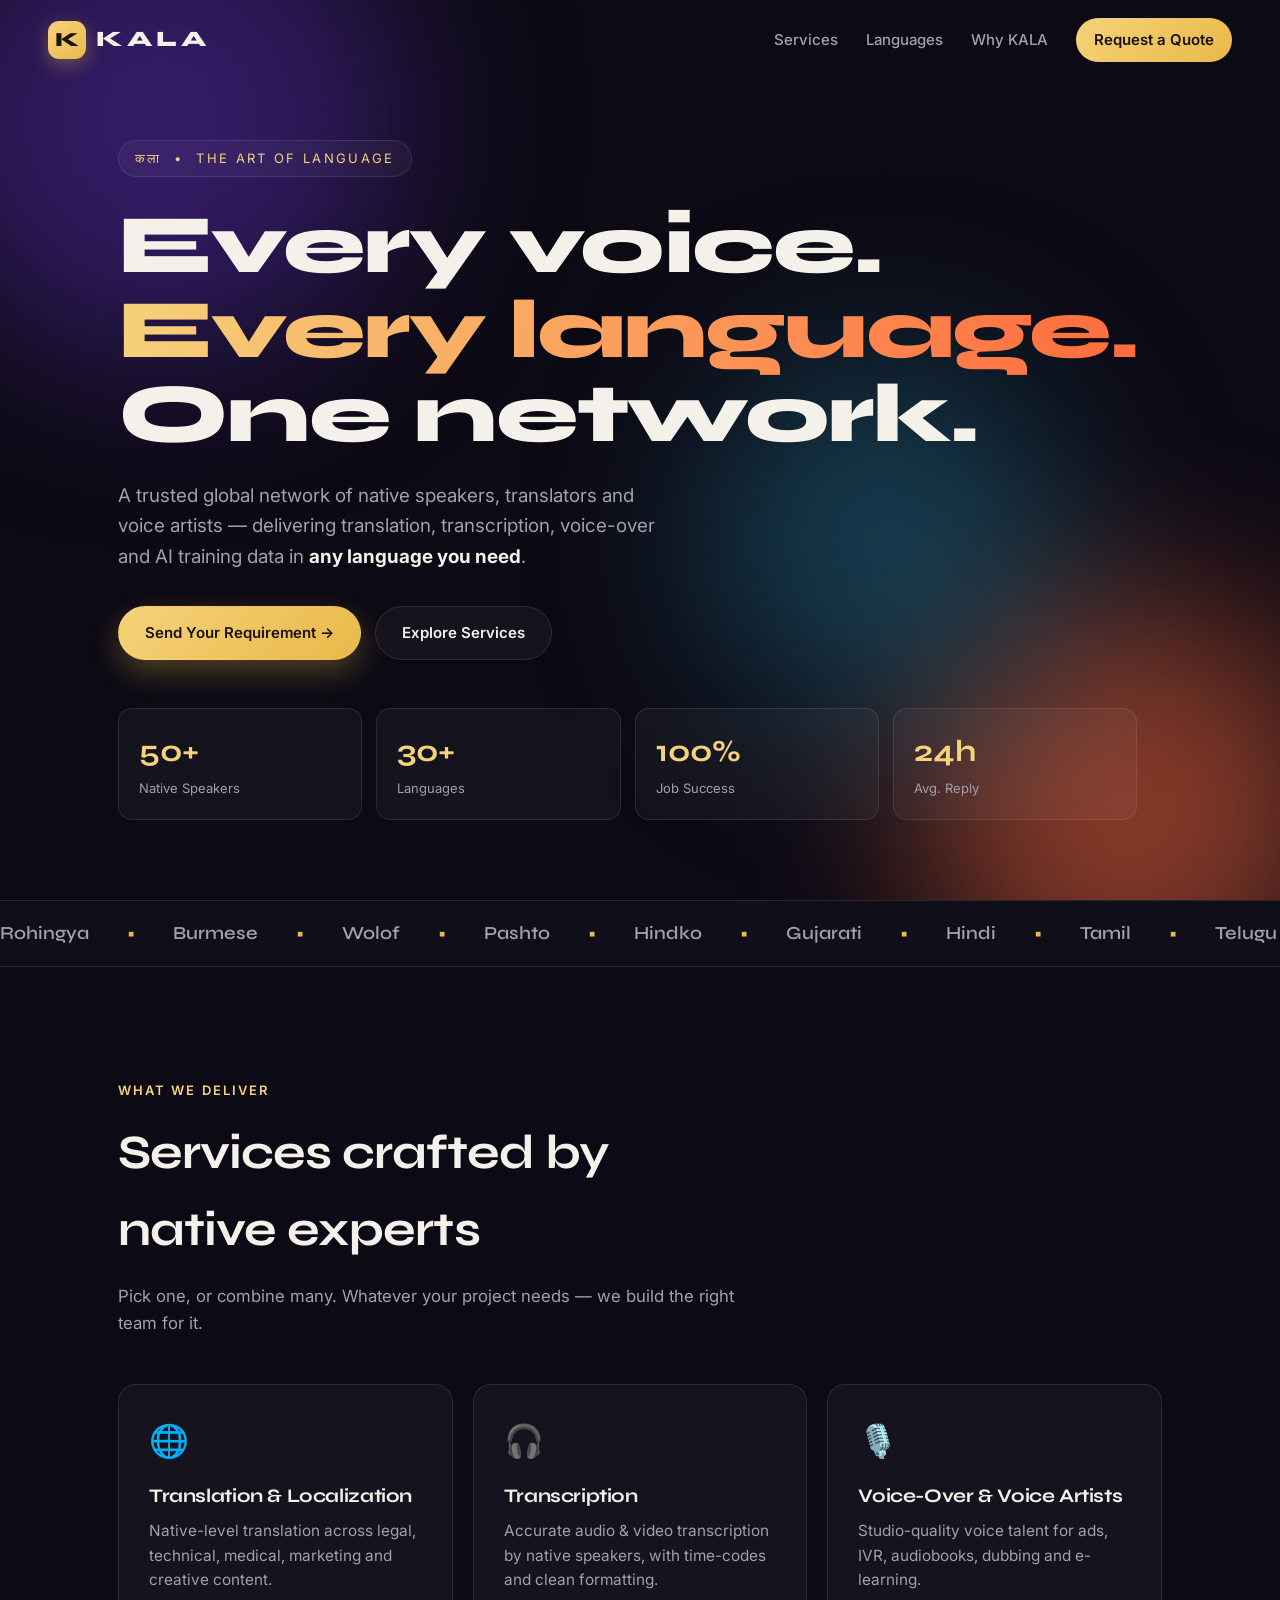
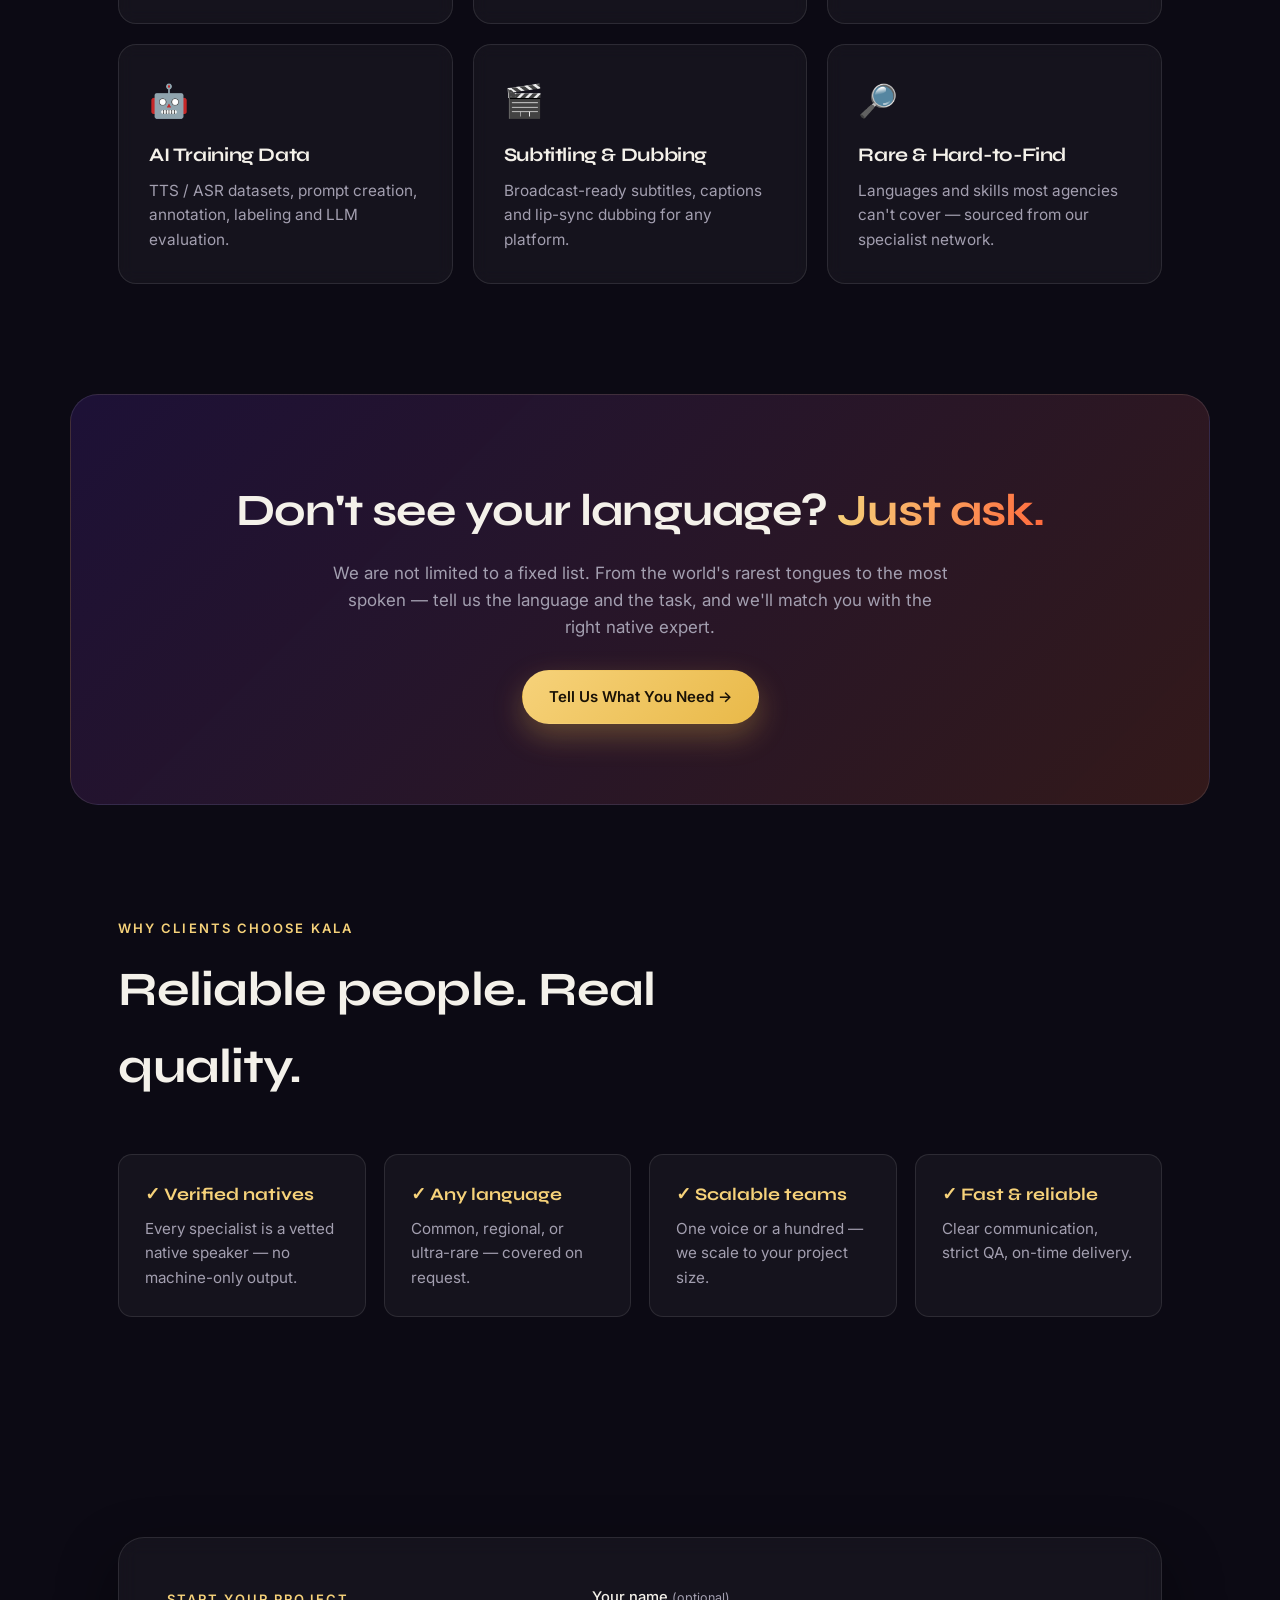
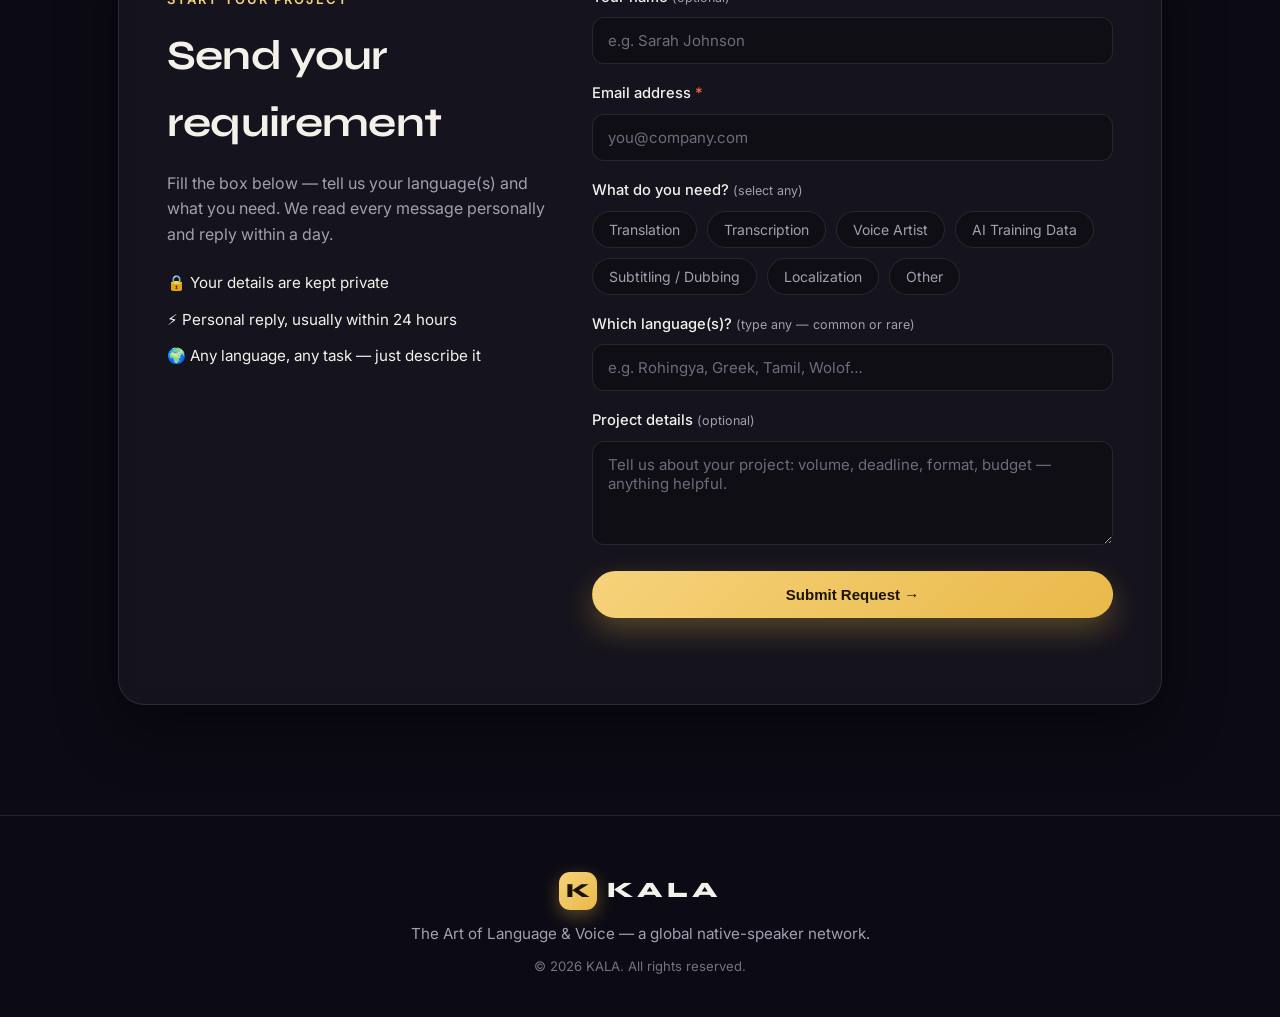
==== kala/index.html @ 5c4ba98f "Add KALA — modern multilingual request website with client quote form Co-authored-by: jigar-mj <5929" ====
<!DOCTYPE html>
<html lang="en">
<head>
  <meta charset="UTF-8" />
  <meta name="viewport" content="width=device-width, initial-scale=1.0" />
  <title>KALA — The Art of Language & Voice</title>
  <meta name="description" content="KALA — a global network of native speakers and voice artists. Translation, transcription, voice-over, and AI training data in any language on request." />

  <link rel="preconnect" href="https://fonts.googleapis.com" />
  <link rel="preconnect" href="https://fonts.gstatic.com" crossorigin />
  <link href="https://fonts.googleapis.com/css2?family=Syne:wght@600;700;800&family=Inter:wght@300;400;500;600&display=swap" rel="stylesheet" />
  <link rel="stylesheet" href="style.css" />
</head>
<body>

  <!-- Animated background -->
  <div class="bg-orbs" aria-hidden="true">
    <span class="orb orb-1"></span>
    <span class="orb orb-2"></span>
    <span class="orb orb-3"></span>
  </div>

  <!-- Navbar -->
  <header class="nav" id="nav">
    <a href="#home" class="brand">
      <span class="brand-mark">K</span>
      <span class="brand-text">KALA</span>
    </a>
    <nav class="nav-links">
      <a href="#services">Services</a>
      <a href="#languages">Languages</a>
      <a href="#why">Why KALA</a>
      <a href="#request" class="nav-cta">Request a Quote</a>
    </nav>
    <button class="nav-burger" id="burger" aria-label="Menu">
      <span></span><span></span><span></span>
    </button>
  </header>

  <!-- Hero -->
  <section class="hero" id="home">
    <div class="hero-inner reveal">
      <span class="eyebrow">कला &nbsp;•&nbsp; The Art of Language</span>
      <h1 class="hero-title">
        Every voice.<br />
        <span class="grad">Every language.</span><br />
        One network.
      </h1>
      <p class="hero-sub">
        A trusted global network of native speakers, translators and voice artists —
        delivering translation, transcription, voice-over and AI training data
        in <strong>any language you need</strong>.
      </p>
      <div class="hero-actions">
        <a href="#request" class="btn btn-primary">Send Your Requirement →</a>
        <a href="#services" class="btn btn-ghost">Explore Services</a>
      </div>

      <div class="stats">
        <div class="stat"><b>50+</b><span>Native Speakers</span></div>
        <div class="stat"><b>30+</b><span>Languages</span></div>
        <div class="stat"><b>100%</b><span>Job Success</span></div>
        <div class="stat"><b>24h</b><span>Avg. Reply</span></div>
      </div>
    </div>
  </section>

  <!-- Language marquee -->
  <div class="marquee" aria-hidden="true">
    <div class="marquee-track">
      <span>Rohingya</span><span>Burmese</span><span>Wolof</span><span>Pashto</span><span>Hindko</span><span>Gujarati</span><span>Hindi</span><span>Tamil</span><span>Telugu</span><span>Greek</span><span>Persian</span><span>Russian</span><span>German</span><span>Arabic</span><span>Hebrew</span><span>Sindhi</span><span>Kashmiri</span><span>Bengali</span><span>Punjabi</span><span>Malayalam</span>
      <span>Rohingya</span><span>Burmese</span><span>Wolof</span><span>Pashto</span><span>Hindko</span><span>Gujarati</span><span>Hindi</span><span>Tamil</span><span>Telugu</span><span>Greek</span><span>Persian</span><span>Russian</span><span>German</span><span>Arabic</span><span>Hebrew</span><span>Sindhi</span><span>Kashmiri</span><span>Bengali</span><span>Punjabi</span><span>Malayalam</span>
    </div>
  </div>

  <!-- Services -->
  <section class="section" id="services">
    <div class="section-head reveal">
      <span class="kicker">What we deliver</span>
      <h2>Services crafted by native experts</h2>
      <p>Pick one, or combine many. Whatever your project needs — we build the right team for it.</p>
    </div>

    <div class="cards">
      <article class="card reveal">
        <div class="card-ico">🌐</div>
        <h3>Translation &amp; Localization</h3>
        <p>Native-level translation across legal, technical, medical, marketing and creative content.</p>
      </article>
      <article class="card reveal">
        <div class="card-ico">🎧</div>
        <h3>Transcription</h3>
        <p>Accurate audio &amp; video transcription by native speakers, with time-codes and clean formatting.</p>
      </article>
      <article class="card reveal">
        <div class="card-ico">🎙️</div>
        <h3>Voice-Over &amp; Voice Artists</h3>
        <p>Studio-quality voice talent for ads, IVR, audiobooks, dubbing and e-learning.</p>
      </article>
      <article class="card reveal">
        <div class="card-ico">🤖</div>
        <h3>AI Training Data</h3>
        <p>TTS / ASR datasets, prompt creation, annotation, labeling and LLM evaluation.</p>
      </article>
      <article class="card reveal">
        <div class="card-ico">🎬</div>
        <h3>Subtitling &amp; Dubbing</h3>
        <p>Broadcast-ready subtitles, captions and lip-sync dubbing for any platform.</p>
      </article>
      <article class="card reveal">
        <div class="card-ico">🔎</div>
        <h3>Rare &amp; Hard-to-Find</h3>
        <p>Languages and skills most agencies can't cover — sourced from our specialist network.</p>
      </article>
    </div>
  </section>

  <!-- Any language band -->
  <section class="band reveal" id="languages">
    <h2>Don't see your language? <span class="grad">Just ask.</span></h2>
    <p>
      We are not limited to a fixed list. From the world's rarest tongues to the most spoken —
      tell us the language and the task, and we'll match you with the right native expert.
    </p>
    <a href="#request" class="btn btn-primary">Tell Us What You Need →</a>
  </section>

  <!-- Why KALA -->
  <section class="section why" id="why">
    <div class="section-head reveal">
      <span class="kicker">Why clients choose KALA</span>
      <h2>Reliable people. Real quality.</h2>
    </div>
    <div class="why-grid">
      <div class="why-item reveal"><b>✓ Verified natives</b><p>Every specialist is a vetted native speaker — no machine-only output.</p></div>
      <div class="why-item reveal"><b>✓ Any language</b><p>Common, regional, or ultra-rare — covered on request.</p></div>
      <div class="why-item reveal"><b>✓ Scalable teams</b><p>One voice or a hundred — we scale to your project size.</p></div>
      <div class="why-item reveal"><b>✓ Fast &amp; reliable</b><p>Clear communication, strict QA, on-time delivery.</p></div>
    </div>
  </section>

  <!-- Request form -->
  <section class="section request" id="request">
    <div class="request-wrap reveal">
      <div class="request-intro">
        <span class="kicker">Start your project</span>
        <h2>Send your requirement</h2>
        <p>
          Fill the box below — tell us your language(s) and what you need.
          We read every message personally and reply within a day.
        </p>
        <ul class="assure">
          <li>🔒 Your details are kept private</li>
          <li>⚡ Personal reply, usually within 24 hours</li>
          <li>🌍 Any language, any task — just describe it</li>
        </ul>
      </div>

      <form id="kala-form" class="request-form" novalidate>
        <!-- Web3Forms config (recipient email is private, never shown to visitors) -->
        <input type="hidden" name="access_key" id="access_key" value="REPLACE_WITH_WEB3FORMS_KEY" />
        <input type="hidden" name="subject" value="🔔 New KALA project request" />
        <input type="hidden" name="from_name" value="KALA Website" />
        <!-- Honeypot spam trap -->
        <input type="checkbox" name="botcheck" class="hp" tabindex="-1" autocomplete="off" />

        <label class="field">
          <span>Your name <i>(optional)</i></span>
          <input type="text" name="name" placeholder="e.g. Sarah Johnson" />
        </label>

        <label class="field">
          <span>Email address <em>*</em></span>
          <input type="email" name="email" id="email" required placeholder="you@company.com" />
          <small class="err" id="email-err">Please enter a valid email so we can reply.</small>
        </label>

        <div class="field">
          <span>What do you need? <i>(select any)</i></span>
          <div class="chips" id="chips">
            <button type="button" class="chip" data-val="Translation">Translation</button>
            <button type="button" class="chip" data-val="Transcription">Transcription</button>
            <button type="button" class="chip" data-val="Voice Artist / Voice-Over">Voice Artist</button>
            <button type="button" class="chip" data-val="AI Training Data">AI Training Data</button>
            <button type="button" class="chip" data-val="Subtitling / Dubbing">Subtitling / Dubbing</button>
            <button type="button" class="chip" data-val="Localization">Localization</button>
            <button type="button" class="chip" data-val="Other">Other</button>
          </div>
          <input type="hidden" name="services" id="services" />
        </div>

        <label class="field">
          <span>Which language(s)? <i>(type any — common or rare)</i></span>
          <input type="text" name="languages" placeholder="e.g. Rohingya, Greek, Tamil, Wolof…" />
        </label>

        <label class="field">
          <span>Project details <i>(optional)</i></span>
          <textarea name="details" rows="4" placeholder="Tell us about your project: volume, deadline, format, budget — anything helpful."></textarea>
        </label>

        <button type="submit" class="btn btn-primary btn-block" id="submitBtn">
          Submit Request →
        </button>
        <p class="form-note" id="formNote"></p>
      </form>
    </div>

    <!-- Success overlay -->
    <div class="success" id="success" hidden>
      <div class="success-card">
        <div class="success-tick">✓</div>
        <h3>Thank you!</h3>
        <p>Your request has reached us. We'll get back to you very soon.</p>
        <button class="btn btn-ghost" id="successClose">Send another</button>
      </div>
    </div>
  </section>

  <!-- Footer -->
  <footer class="footer">
    <div class="footer-brand">
      <span class="brand-mark">K</span>
      <span class="brand-text">KALA</span>
    </div>
    <p>The Art of Language &amp; Voice — a global native-speaker network.</p>
    <p class="copy">© <span id="yr"></span> KALA. All rights reserved.</p>
  </footer>

  <script src="script.js"></script>
</body>
</html>
---- kala/style.css ----
/* ===== KALA — modern premium theme ===== */
:root {
  --ink: #0c0a14;
  --ink-2: #14111f;
  --panel: rgba(255, 255, 255, 0.04);
  --panel-brd: rgba(255, 255, 255, 0.10);
  --cream: #f4f1ea;
  --muted: #a39fb0;
  --gold: #e9b949;
  --gold-2: #f6d27a;
  --accent: #ff6a3d;
  --accent-2: #ff9d6c;
  --radius: 18px;
  --shadow: 0 24px 60px rgba(0, 0, 0, 0.45);
  --max: 1140px;
}

* { margin: 0; padding: 0; box-sizing: border-box; }

html { scroll-behavior: smooth; }

body {
  font-family: 'Inter', system-ui, sans-serif;
  background: var(--ink);
  color: var(--cream);
  line-height: 1.6;
  overflow-x: hidden;
  -webkit-font-smoothing: antialiased;
}

h1, h2, h3, .brand-text { font-family: 'Syne', sans-serif; letter-spacing: -0.02em; }

a { color: inherit; text-decoration: none; }

.grad {
  background: linear-gradient(100deg, var(--gold-2), var(--accent));
  -webkit-background-clip: text;
  background-clip: text;
  -webkit-text-fill-color: transparent;
}

/* ===== Animated background orbs ===== */
.bg-orbs { position: fixed; inset: 0; z-index: -1; overflow: hidden; }
.orb { position: absolute; border-radius: 50%; filter: blur(90px); opacity: 0.5; }
.orb-1 { width: 480px; height: 480px; background: #5a2db3; top: -120px; left: -80px; animation: float 18s ease-in-out infinite; }
.orb-2 { width: 420px; height: 420px; background: var(--accent); bottom: -120px; right: -60px; animation: float 22s ease-in-out infinite reverse; }
.orb-3 { width: 360px; height: 360px; background: #1f6f8b; top: 40%; left: 55%; animation: float 26s ease-in-out infinite; }
@keyframes float {
  0%, 100% { transform: translate(0, 0) scale(1); }
  50% { transform: translate(40px, -30px) scale(1.12); }
}

/* ===== Navbar ===== */
.nav {
  position: fixed; top: 0; left: 0; right: 0; z-index: 50;
  display: flex; align-items: center; justify-content: space-between;
  padding: 18px clamp(18px, 5vw, 48px);
  transition: background 0.3s, backdrop-filter 0.3s, padding 0.3s;
}
.nav.scrolled {
  background: rgba(12, 10, 20, 0.72);
  backdrop-filter: blur(14px);
  border-bottom: 1px solid var(--panel-brd);
  padding-top: 12px; padding-bottom: 12px;
}
.brand { display: flex; align-items: center; gap: 10px; }
.brand-mark {
  display: grid; place-items: center;
  width: 38px; height: 38px; border-radius: 11px;
  font-family: 'Syne'; font-weight: 800; font-size: 20px; color: #1a1206;
  background: linear-gradient(135deg, var(--gold-2), var(--gold));
  box-shadow: 0 6px 18px rgba(233, 185, 73, 0.35);
}
.brand-text { font-weight: 800; font-size: 22px; letter-spacing: 0.16em; }
.nav-links { display: flex; align-items: center; gap: 28px; }
.nav-links a { color: var(--muted); font-size: 15px; font-weight: 500; transition: color 0.2s; }
.nav-links a:hover { color: var(--cream); }
.nav-cta {
  padding: 10px 18px; border-radius: 999px; color: #1a1206 !important;
  background: linear-gradient(135deg, var(--gold-2), var(--gold));
  font-weight: 600 !important;
}
.nav-cta:hover { filter: brightness(1.06); }
.nav-burger { display: none; flex-direction: column; gap: 5px; background: none; border: 0; cursor: pointer; padding: 6px; }
.nav-burger span { width: 24px; height: 2px; background: var(--cream); border-radius: 2px; transition: 0.3s; }

/* ===== Hero ===== */
.hero {
  min-height: 100vh; display: flex; align-items: center;
  padding: 120px clamp(18px, 5vw, 48px) 60px;
  max-width: var(--max); margin: 0 auto;
}
.eyebrow {
  display: inline-block; font-size: 13px; letter-spacing: 0.18em; text-transform: uppercase;
  color: var(--gold-2); border: 1px solid var(--panel-brd); border-radius: 999px;
  padding: 7px 16px; margin-bottom: 26px; background: var(--panel);
}
.hero-title { font-size: clamp(2.6rem, 7vw, 5.2rem); font-weight: 800; line-height: 1.02; }
.hero-sub { max-width: 560px; margin: 24px 0 34px; color: var(--muted); font-size: clamp(1rem, 2.4vw, 1.18rem); }
.hero-sub strong { color: var(--cream); }
.hero-actions { display: flex; flex-wrap: wrap; gap: 14px; }

/* ===== Buttons ===== */
.btn {
  display: inline-block; padding: 14px 26px; border-radius: 999px;
  font-weight: 600; font-size: 15px; cursor: pointer; border: 1px solid transparent;
  transition: transform 0.2s, box-shadow 0.2s, background 0.2s; white-space: nowrap;
}
.btn-primary {
  color: #1a1206;
  background: linear-gradient(135deg, var(--gold-2), var(--gold));
  box-shadow: 0 12px 30px rgba(233, 185, 73, 0.3);
}
.btn-primary:hover { transform: translateY(-2px); box-shadow: 0 16px 38px rgba(233, 185, 73, 0.42); }
.btn-ghost { color: var(--cream); border-color: var(--panel-brd); background: var(--panel); }
.btn-ghost:hover { border-color: var(--gold); transform: translateY(-2px); }
.btn-block { width: 100%; text-align: center; margin-top: 8px; }

/* ===== Stats ===== */
.stats { display: flex; flex-wrap: wrap; gap: 14px; margin-top: 48px; }
.stat {
  flex: 1; min-width: 120px; padding: 18px 20px; border-radius: 14px;
  background: var(--panel); border: 1px solid var(--panel-brd); backdrop-filter: blur(8px);
}
.stat b { display: block; font-family: 'Syne'; font-size: 1.9rem; color: var(--gold-2); }
.stat span { font-size: 13px; color: var(--muted); }

/* ===== Marquee ===== */
.marquee { overflow: hidden; padding: 18px 0; border-top: 1px solid var(--panel-brd); border-bottom: 1px solid var(--panel-brd); background: rgba(255,255,255,0.02); }
.marquee-track { display: flex; gap: 38px; width: max-content; animation: scroll 36s linear infinite; }
.marquee-track span { font-family: 'Syne'; font-weight: 600; font-size: 1.15rem; color: var(--muted); white-space: nowrap; }
.marquee-track span::after { content: '•'; margin-left: 38px; color: var(--gold); }
@keyframes scroll { to { transform: translateX(-50%); } }

/* ===== Sections ===== */
.section { max-width: var(--max); margin: 0 auto; padding: clamp(64px, 10vw, 110px) clamp(18px, 5vw, 48px); }
.section-head { max-width: 620px; margin-bottom: 48px; }
.kicker { font-size: 13px; letter-spacing: 0.16em; text-transform: uppercase; color: var(--gold-2); font-weight: 600; }
.section-head h2 { font-size: clamp(1.9rem, 4.5vw, 3rem); margin: 12px 0 14px; }
.section-head p { color: var(--muted); font-size: 1.05rem; }

/* ===== Cards ===== */
.cards { display: grid; grid-template-columns: repeat(auto-fit, minmax(280px, 1fr)); gap: 20px; }
.card {
  padding: 30px; border-radius: var(--radius); background: var(--panel);
  border: 1px solid var(--panel-brd); backdrop-filter: blur(8px);
  transition: transform 0.3s, border-color 0.3s, background 0.3s;
}
.card:hover { transform: translateY(-6px); border-color: rgba(233,185,73,0.5); background: rgba(255,255,255,0.06); }
.card-ico { font-size: 2rem; margin-bottom: 14px; }
.card h3 { font-size: 1.2rem; margin-bottom: 8px; }
.card p { color: var(--muted); font-size: 0.96rem; }

/* ===== Any-language band ===== */
.band {
  max-width: var(--max); margin: 0 auto; text-align: center;
  padding: clamp(50px, 8vw, 80px) clamp(22px, 6vw, 60px);
  border-radius: 28px; border: 1px solid var(--panel-brd);
  background: linear-gradient(135deg, rgba(90,45,179,0.22), rgba(255,106,61,0.16));
}
.band h2 { font-size: clamp(1.7rem, 4.5vw, 2.8rem); margin-bottom: 14px; }
.band p { color: var(--muted); max-width: 620px; margin: 0 auto 28px; font-size: 1.06rem; }

/* ===== Why ===== */
.why-grid { display: grid; grid-template-columns: repeat(auto-fit, minmax(240px, 1fr)); gap: 18px; }
.why-item { padding: 26px; border-radius: 14px; background: var(--panel); border: 1px solid var(--panel-brd); }
.why-item b { font-family: 'Syne'; font-size: 1.1rem; color: var(--gold-2); }
.why-item p { color: var(--muted); font-size: 0.95rem; margin-top: 8px; }

/* ===== Request form ===== */
.request { position: relative; }
.request-wrap {
  display: grid; grid-template-columns: 0.85fr 1.15fr; gap: 40px; align-items: start;
  background: var(--panel); border: 1px solid var(--panel-brd); border-radius: 26px;
  padding: clamp(26px, 4vw, 48px); backdrop-filter: blur(10px); box-shadow: var(--shadow);
}
.request-intro h2 { font-size: clamp(1.7rem, 4vw, 2.6rem); margin: 12px 0 14px; }
.request-intro p { color: var(--muted); }
.assure { list-style: none; margin-top: 24px; display: grid; gap: 12px; }
.assure li { font-size: 0.95rem; color: var(--cream); }

.request-form { display: grid; gap: 18px; }
.field { display: grid; gap: 8px; }
.field > span { font-size: 0.92rem; font-weight: 500; }
.field i { color: var(--muted); font-style: normal; font-weight: 400; font-size: 0.85em; }
.field em { color: var(--accent); font-style: normal; }
.request-form input[type=text],
.request-form input[type=email],
.request-form textarea {
  width: 100%; padding: 13px 15px; border-radius: 12px;
  background: rgba(0,0,0,0.25); border: 1px solid var(--panel-brd);
  color: var(--cream); font-family: inherit; font-size: 15px; transition: border-color 0.2s, box-shadow 0.2s;
}
.request-form input::placeholder, .request-form textarea::placeholder { color: #6f6b7d; }
.request-form input:focus, .request-form textarea:focus {
  outline: none; border-color: var(--gold);
  box-shadow: 0 0 0 3px rgba(233,185,73,0.18);
}
.request-form textarea { resize: vertical; }

.chips { display: flex; flex-wrap: wrap; gap: 10px; }
.chip {
  padding: 9px 16px; border-radius: 999px; cursor: pointer; font-size: 14px; font-family: inherit;
  background: rgba(0,0,0,0.25); border: 1px solid var(--panel-brd); color: var(--muted);
  transition: all 0.2s;
}
.chip:hover { border-color: var(--gold); color: var(--cream); }
.chip.active {
  background: linear-gradient(135deg, var(--gold-2), var(--gold));
  color: #1a1206; border-color: transparent; font-weight: 600;
}

.err { color: var(--accent); font-size: 0.82rem; display: none; }
.field.invalid .err { display: block; }
.field.invalid input { border-color: var(--accent); }

.hp { position: absolute; left: -9999px; opacity: 0; }
.form-note { font-size: 0.9rem; text-align: center; min-height: 20px; }
.form-note.ok { color: var(--gold-2); }
.form-note.bad { color: var(--accent); }

/* ===== Success overlay ===== */
.success {
  position: fixed; inset: 0; z-index: 80; display: grid; place-items: center;
  background: rgba(8,6,14,0.8); backdrop-filter: blur(8px); padding: 24px;
}
.success[hidden] { display: none; }
.success-card {
  max-width: 420px; text-align: center; padding: 44px 34px; border-radius: 24px;
  background: var(--ink-2); border: 1px solid var(--panel-brd); box-shadow: var(--shadow);
  animation: pop 0.4s cubic-bezier(0.2, 0.9, 0.3, 1.2);
}
@keyframes pop { from { transform: scale(0.85); opacity: 0; } to { transform: scale(1); opacity: 1; } }
.success-tick {
  width: 70px; height: 70px; margin: 0 auto 18px; border-radius: 50%;
  display: grid; place-items: center; font-size: 2rem; color: #1a1206;
  background: linear-gradient(135deg, var(--gold-2), var(--gold));
}
.success-card h3 { font-size: 1.6rem; margin-bottom: 8px; }
.success-card p { color: var(--muted); margin-bottom: 22px; }

/* ===== Footer ===== */
.footer { text-align: center; padding: 56px 22px 40px; border-top: 1px solid var(--panel-brd); }
.footer-brand { display: inline-flex; align-items: center; gap: 10px; margin-bottom: 12px; }
.footer p { color: var(--muted); font-size: 0.95rem; }
.footer .copy { font-size: 0.82rem; margin-top: 10px; opacity: 0.7; }

/* ===== Reveal animation ===== */
.reveal { opacity: 0; transform: translateY(28px); transition: opacity 0.7s ease, transform 0.7s ease; }
.reveal.in { opacity: 1; transform: none; }

/* ===== Responsive ===== */
@media (max-width: 860px) {
  .request-wrap { grid-template-columns: 1fr; }
}
@media (max-width: 720px) {
  .nav-links { position: fixed; inset: 0 0 auto auto; top: 0; right: 0; height: 100vh; width: min(78vw, 320px);
    flex-direction: column; align-items: flex-start; justify-content: center; gap: 26px; padding: 40px;
    background: rgba(12,10,20,0.96); backdrop-filter: blur(16px); transform: translateX(100%); transition: transform 0.35s; }
  .nav-links.open { transform: none; }
  .nav-links a { font-size: 1.15rem; }
  .nav-burger { display: flex; z-index: 60; }
  .nav-burger.open span:nth-child(1) { transform: translateY(7px) rotate(45deg); }
  .nav-burger.open span:nth-child(2) { opacity: 0; }
  .nav-burger.open span:nth-child(3) { transform: translateY(-7px) rotate(-45deg); }
}
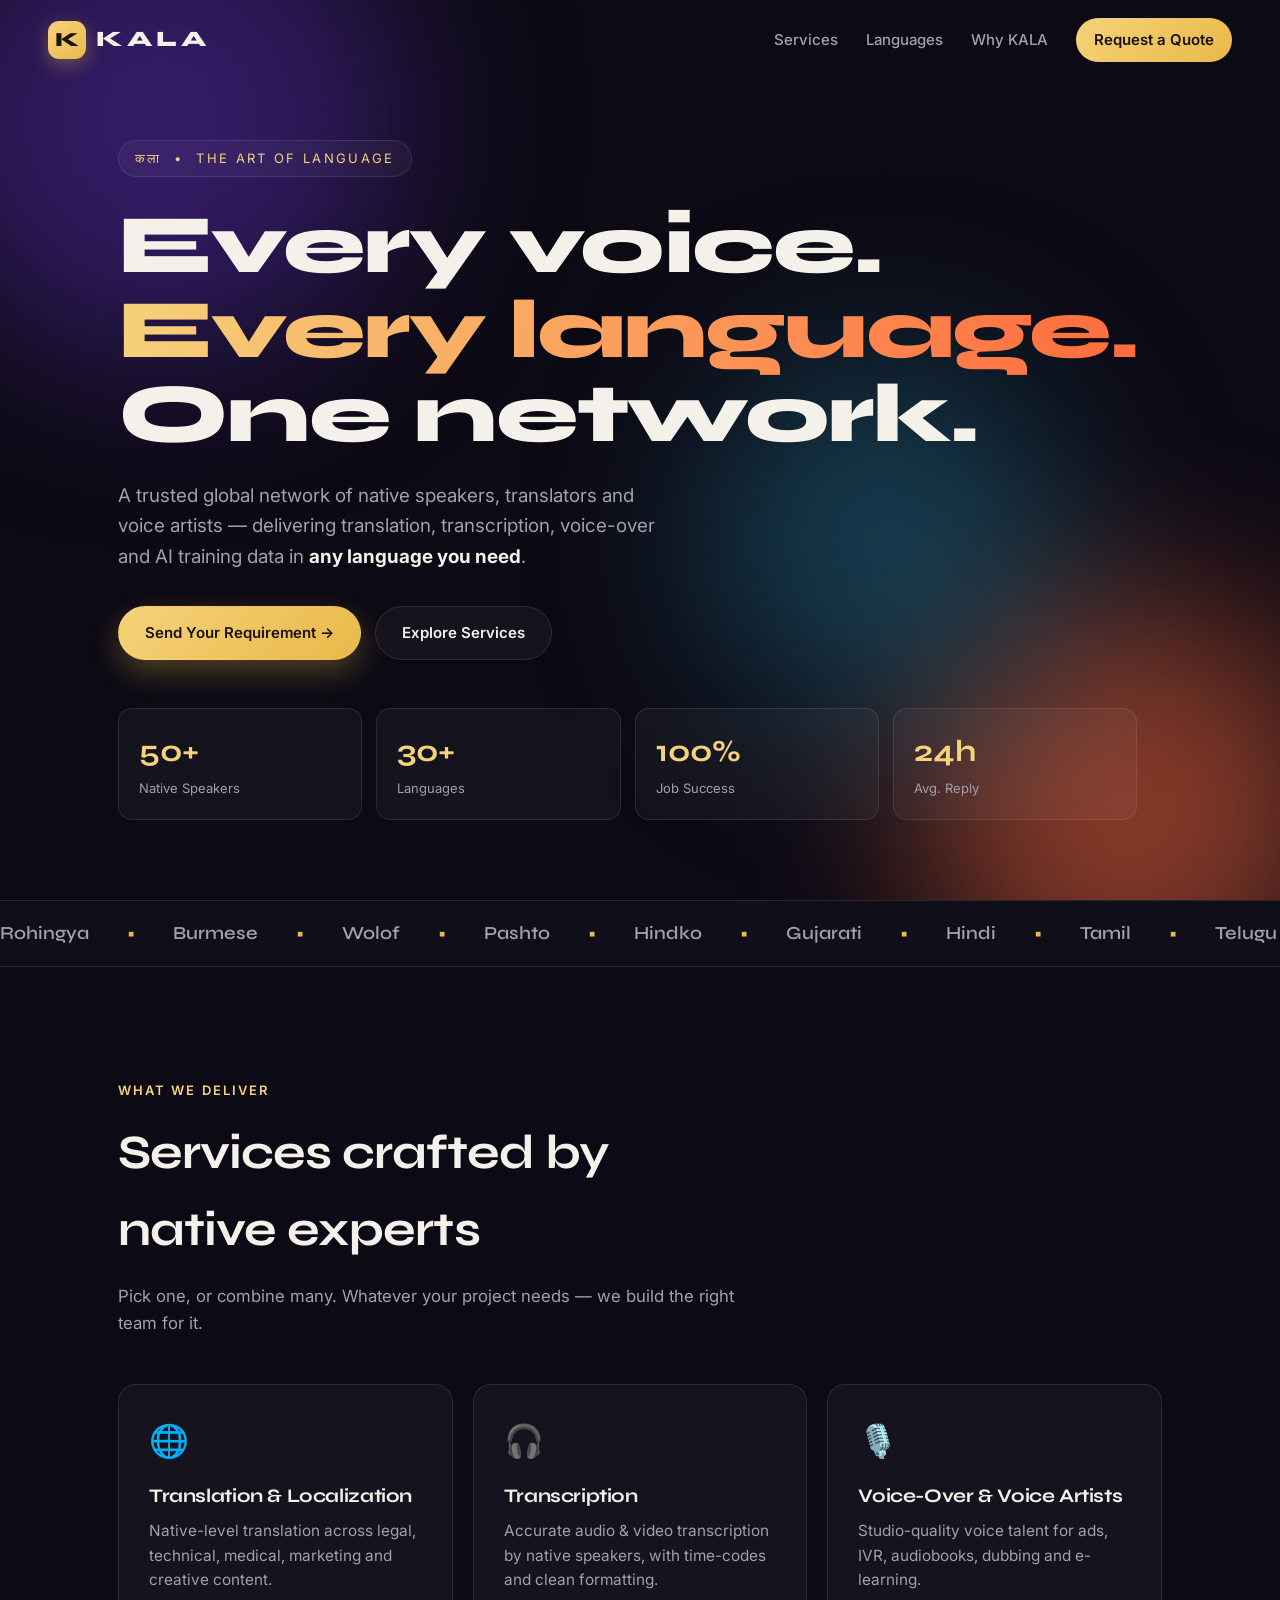
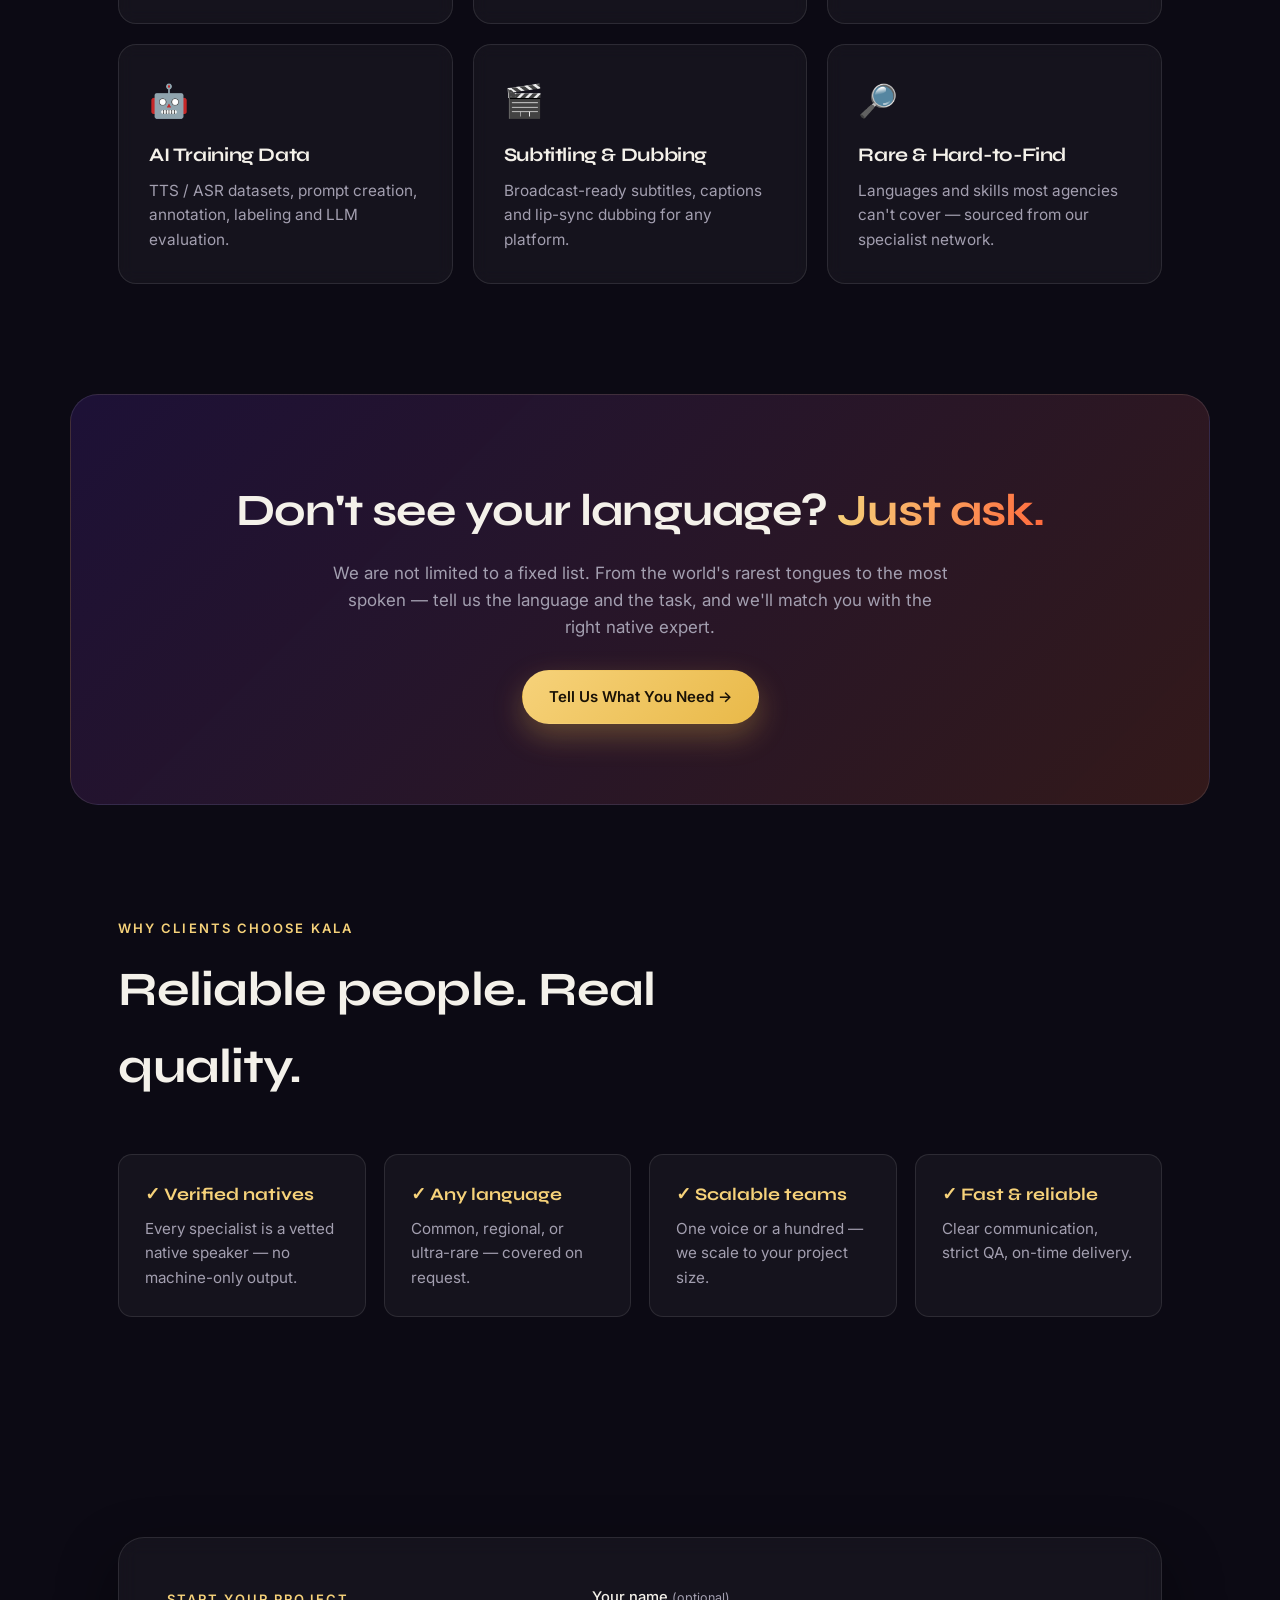
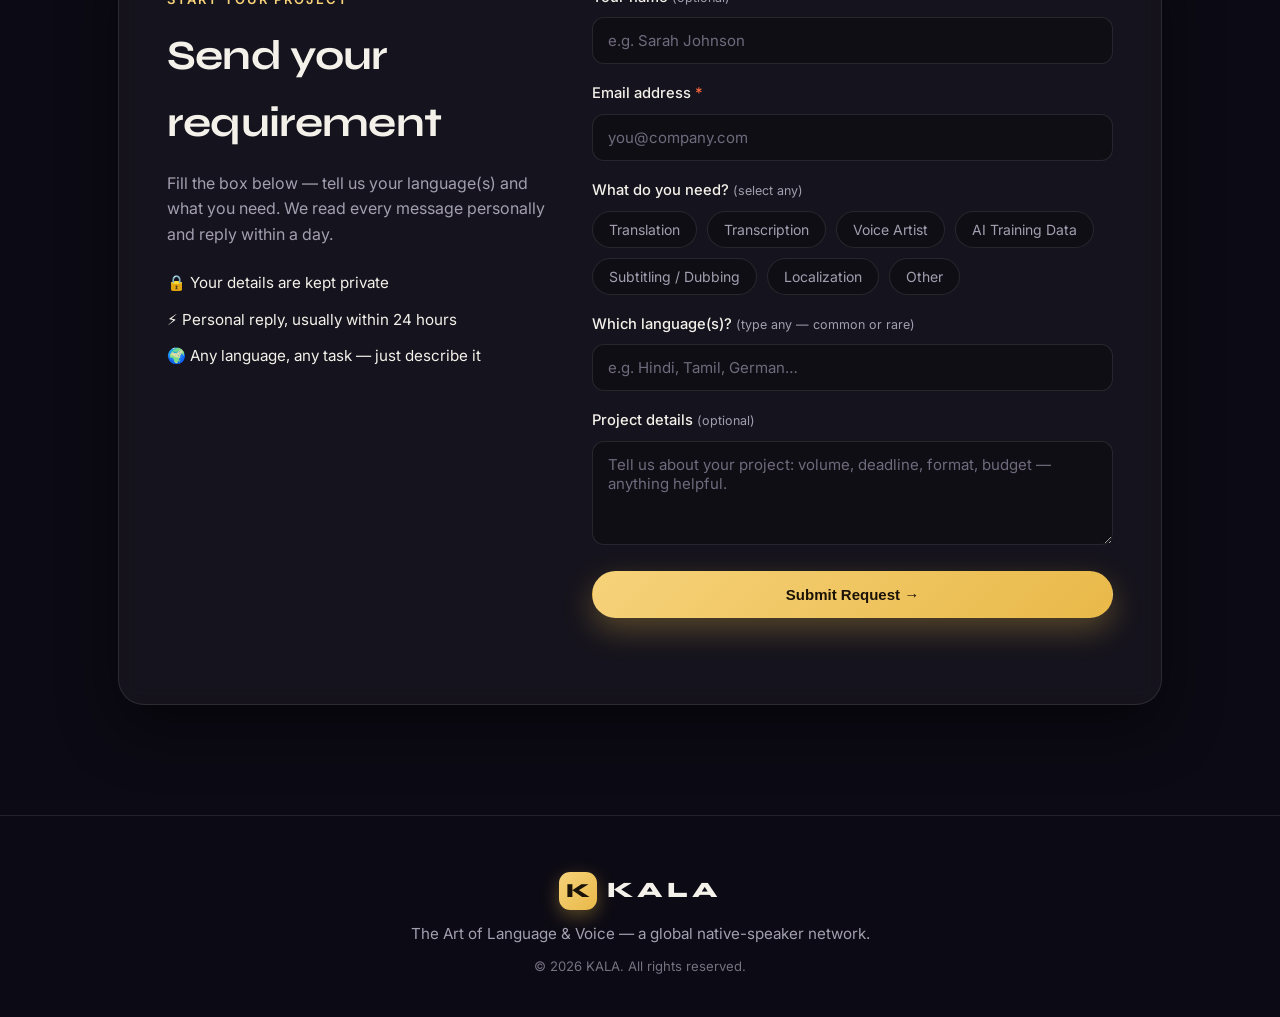
==== commit cb9e8cdd: "Update language placeholder to Hindi, Tamil, German" ====
--- a/kala/index.html
+++ b/kala/index.html
@@ -158,7 +158,7 @@
 
       <form id="kala-form" class="request-form" novalidate>
         <!-- Web3Forms config (recipient email is private, never shown to visitors) -->
-        <input type="hidden" name="access_key" id="access_key" value="REPLACE_WITH_WEB3FORMS_KEY" />
+        <input type="hidden" name="access_key" id="access_key" value="3da8d3cc-d01c-4295-ac70-c88af455a525" />
         <input type="hidden" name="subject" value="🔔 New KALA project request" />
         <input type="hidden" name="from_name" value="KALA Website" />
         <!-- Honeypot spam trap -->
@@ -191,7 +191,7 @@
 
         <label class="field">
           <span>Which language(s)? <i>(type any — common or rare)</i></span>
-          <input type="text" name="languages" placeholder="e.g. Rohingya, Greek, Tamil, Wolof…" />
+          <input type="text" name="languages" placeholder="e.g. Hindi, Tamil, German…" />
         </label>
 
         <label class="field">
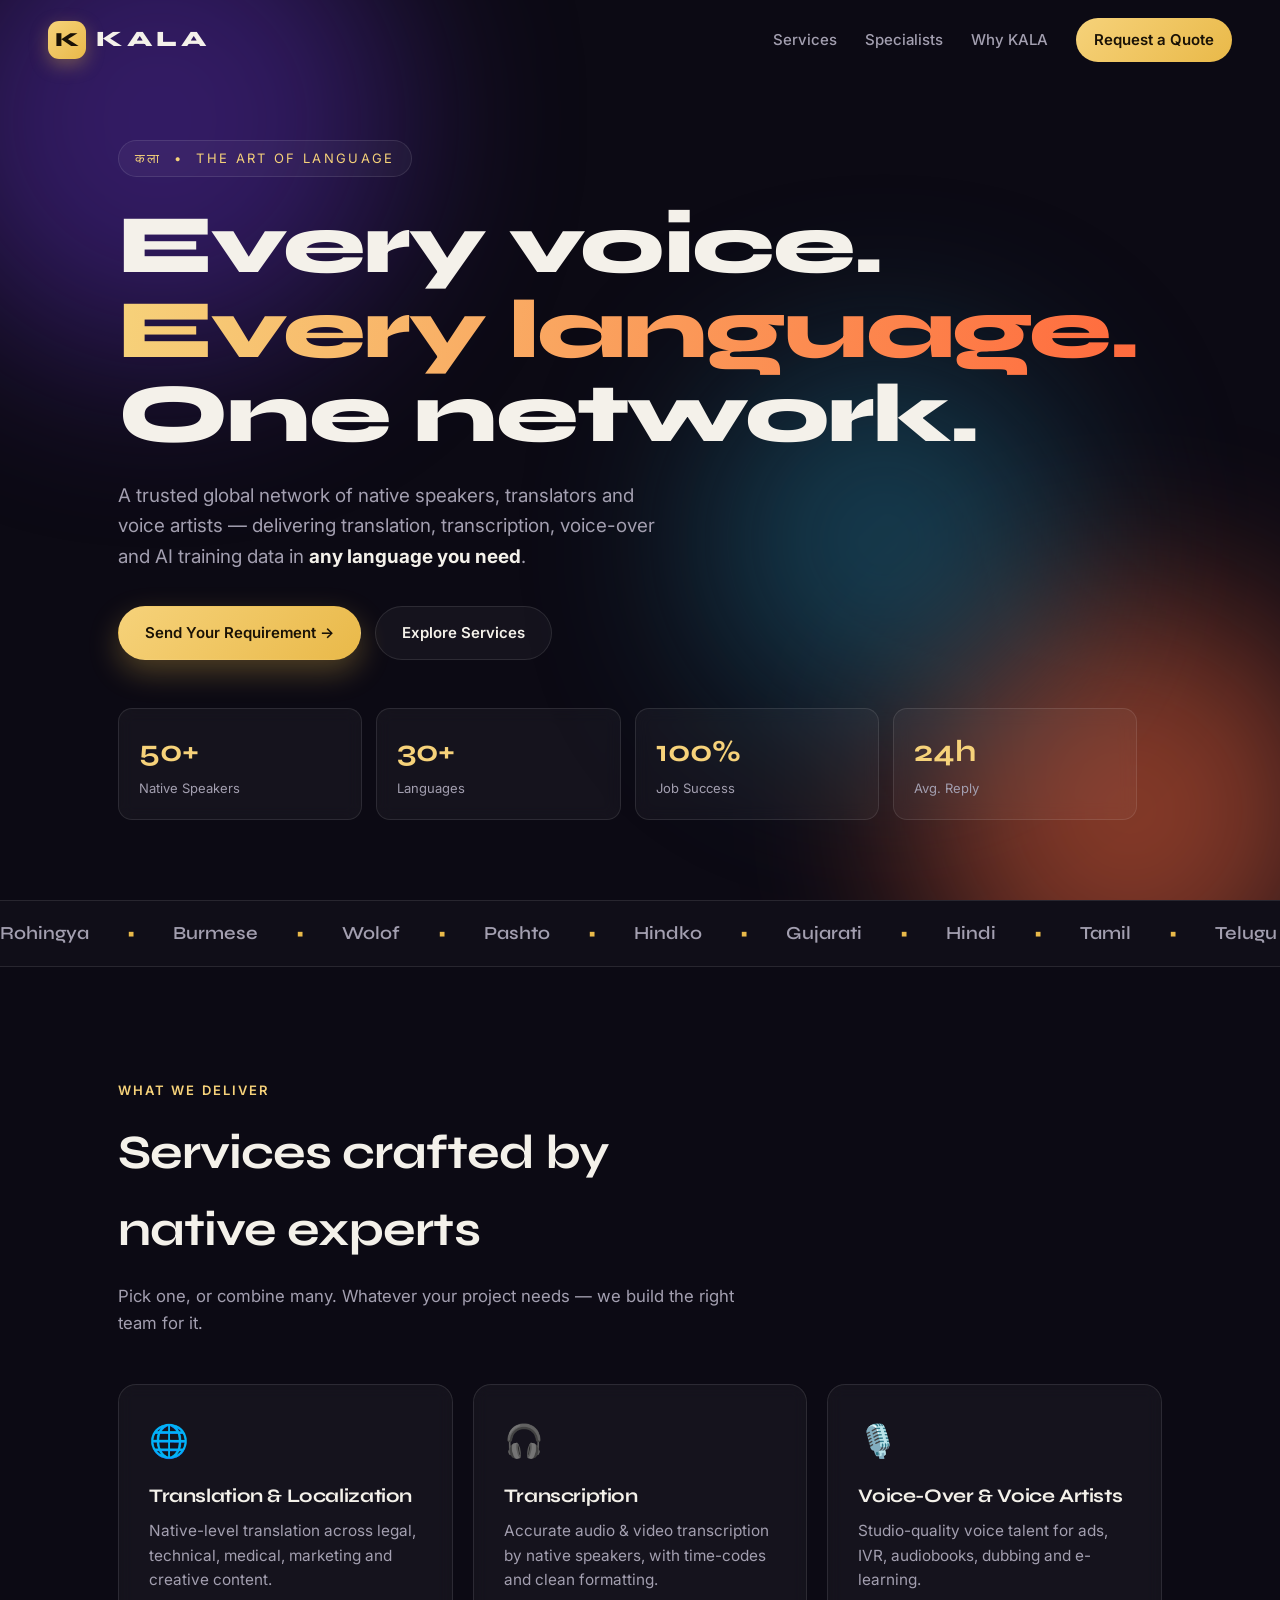
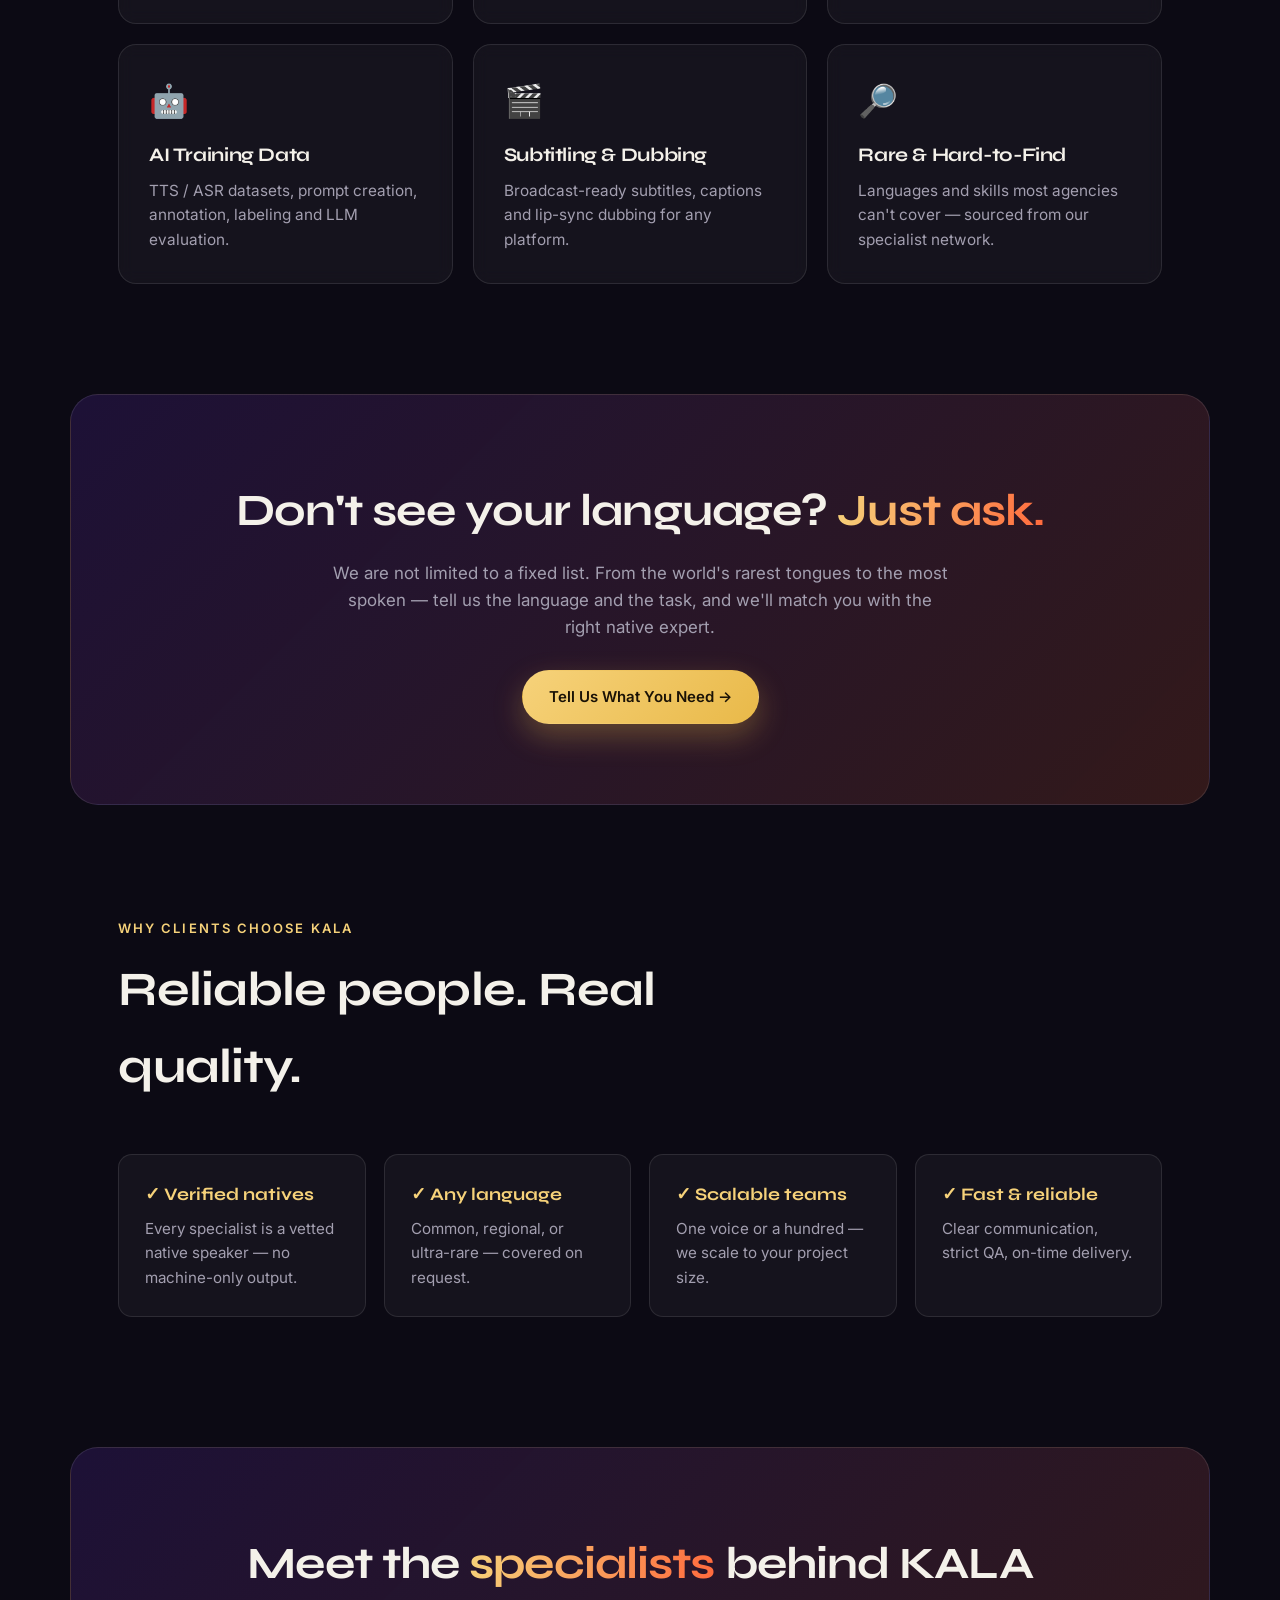
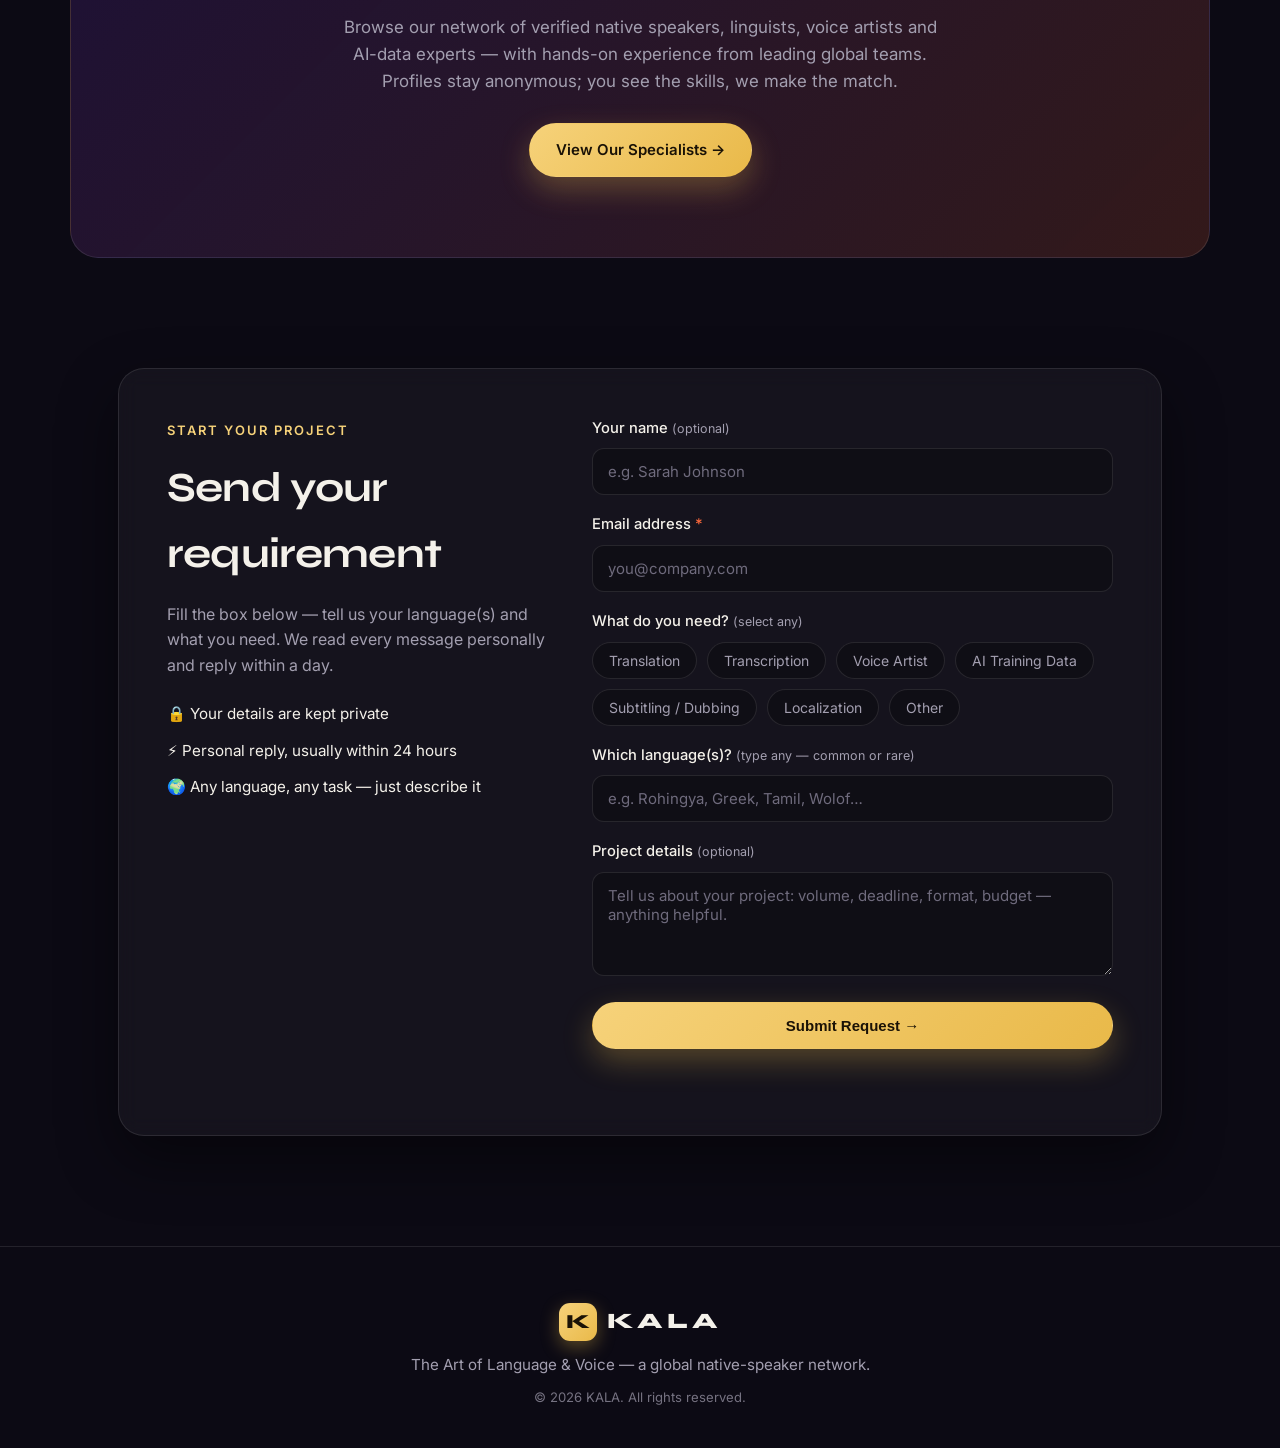
==== commit faee03db: "Add anonymized Specialists showcase page to KALA site - New talent.html: 58 anonymized specialist ca" ====
--- a/kala/index.html
+++ b/kala/index.html
@@ -28,7 +28,7 @@
     </a>
     <nav class="nav-links">
       <a href="#services">Services</a>
-      <a href="#languages">Languages</a>
+      <a href="talent.html">Specialists</a>
       <a href="#why">Why KALA</a>
       <a href="#request" class="nav-cta">Request a Quote</a>
     </nav>
@@ -139,6 +139,17 @@
     </div>
   </section>
 
+  <!-- Specialists CTA -->
+  <section class="band reveal" style="margin-top:20px;">
+    <h2>Meet the <span class="grad">specialists</span> behind KALA</h2>
+    <p>
+      Browse our network of verified native speakers, linguists, voice artists and
+      AI-data experts — with hands-on experience from leading global teams.
+      Profiles stay anonymous; you see the skills, we make the match.
+    </p>
+    <a href="talent.html" class="btn btn-primary">View Our Specialists →</a>
+  </section>
+
   <!-- Request form -->
   <section class="section request" id="request">
     <div class="request-wrap reveal">
@@ -191,7 +202,7 @@
 
         <label class="field">
           <span>Which language(s)? <i>(type any — common or rare)</i></span>
-          <input type="text" name="languages" placeholder="e.g. Hindi, Tamil, German…" />
+          <input type="text" name="languages" placeholder="e.g. Rohingya, Greek, Tamil, Wolof…" />
         </label>
 
         <label class="field">
--- a/kala/style.css
+++ b/kala/style.css
@@ -264,3 +264,110 @@
   .nav-burger.open span:nth-child(2) { opacity: 0; }
   .nav-burger.open span:nth-child(3) { transform: translateY(-7px) rotate(-45deg); }
 }
+
+
+/* ===================================================================== */
+/* ===== Our Specialists (talent.html) ================================= */
+/* ===================================================================== */
+
+/* Talent hero */
+.t-hero {
+  padding: 150px clamp(18px, 5vw, 48px) 40px;
+  max-width: var(--max); margin: 0 auto;
+}
+.t-hero-inner { max-width: 760px; }
+.t-hero-title { font-size: clamp(2.2rem, 6vw, 4rem); font-weight: 800; line-height: 1.05; }
+.t-hero-sub { margin-top: 20px; color: var(--muted); font-size: clamp(1rem, 2.4vw, 1.15rem); max-width: 640px; }
+.t-hero-sub strong { color: var(--cream); }
+
+/* Company experience strip */
+.exp-strip {
+  border-top: 1px solid var(--panel-brd);
+  border-bottom: 1px solid var(--panel-brd);
+  background: rgba(255,255,255,0.02);
+  padding: 26px 0 22px;
+  text-align: center;
+}
+.exp-label {
+  font-size: 13px; letter-spacing: 0.14em; text-transform: uppercase;
+  color: var(--gold-2); margin-bottom: 16px; padding: 0 18px;
+}
+.exp-marquee { overflow: hidden; }
+.exp-track { display: flex; gap: 18px; width: max-content; animation: scroll 40s linear infinite; padding: 0 9px; }
+.exp-track span {
+  font-family: 'Syne', sans-serif; font-weight: 700; font-size: 1.05rem;
+  color: var(--cream); white-space: nowrap;
+  padding: 10px 20px; border-radius: 12px;
+  background: var(--panel); border: 1px solid var(--panel-brd);
+}
+.exp-note { font-size: 0.76rem; color: #6f6b7d; margin-top: 16px; padding: 0 18px; max-width: 760px; margin-left: auto; margin-right: auto; }
+
+/* Talent section + controls */
+.t-section { padding-top: clamp(40px, 6vw, 64px); }
+.t-controls {
+  display: flex; flex-wrap: wrap; gap: 16px; align-items: center; justify-content: space-between;
+  margin-bottom: 16px;
+}
+.t-filters { display: flex; flex-wrap: wrap; gap: 10px; }
+.t-filter {
+  padding: 9px 16px; border-radius: 999px; cursor: pointer; font-size: 14px; font-family: inherit;
+  background: rgba(0,0,0,0.25); border: 1px solid var(--panel-brd); color: var(--muted); transition: all 0.2s;
+}
+.t-filter:hover { border-color: var(--gold); color: var(--cream); }
+.t-filter.active {
+  background: linear-gradient(135deg, var(--gold-2), var(--gold));
+  color: #1a1206; border-color: transparent; font-weight: 600;
+}
+.t-searchwrap { flex: 1; min-width: 240px; max-width: 380px; }
+.t-searchwrap input {
+  width: 100%; padding: 12px 16px; border-radius: 999px;
+  background: rgba(0,0,0,0.25); border: 1px solid var(--panel-brd);
+  color: var(--cream); font-family: inherit; font-size: 14px; transition: border-color 0.2s, box-shadow 0.2s;
+}
+.t-searchwrap input::placeholder { color: #6f6b7d; }
+.t-searchwrap input:focus { outline: none; border-color: var(--gold); box-shadow: 0 0 0 3px rgba(233,185,73,0.18); }
+
+.t-resultline { color: var(--muted); font-size: 0.92rem; margin-bottom: 24px; }
+.t-resultline b { color: var(--gold-2); font-family: 'Syne'; }
+
+/* Talent grid + cards */
+.t-grid { display: grid; grid-template-columns: repeat(auto-fill, minmax(290px, 1fr)); gap: 18px; }
+.t-card {
+  display: flex; flex-direction: column; gap: 12px;
+  padding: 24px; border-radius: var(--radius);
+  background: var(--panel); border: 1px solid var(--panel-brd); backdrop-filter: blur(8px);
+  opacity: 0; transform: translateY(18px);
+  transition: opacity 0.5s ease, transform 0.5s ease, border-color 0.3s, background 0.3s;
+}
+.t-card.in { opacity: 1; transform: none; }
+.t-card:hover { border-color: rgba(233,185,73,0.5); background: rgba(255,255,255,0.06); transform: translateY(-4px); }
+
+.t-card-top { display: flex; align-items: center; justify-content: space-between; }
+.t-id { font-size: 0.78rem; letter-spacing: 0.08em; text-transform: uppercase; color: var(--gold-2); font-weight: 600; }
+.t-star { color: var(--gold); font-size: 0.95rem; }
+.t-role { font-size: 1.12rem; line-height: 1.3; }
+
+.t-langs { display: flex; flex-wrap: wrap; gap: 7px; }
+.t-tag {
+  font-size: 0.78rem; padding: 4px 10px; border-radius: 999px;
+  background: rgba(233,185,73,0.10); border: 1px solid rgba(233,185,73,0.25); color: var(--gold-2);
+}
+.t-skills { list-style: none; display: grid; gap: 5px; }
+.t-skills li { position: relative; padding-left: 16px; font-size: 0.9rem; color: var(--muted); }
+.t-skills li::before { content: '›'; position: absolute; left: 0; color: var(--gold); }
+.t-years { font-size: 0.85rem; color: var(--cream); opacity: 0.85; margin-top: auto; }
+
+.t-exp { border-top: 1px solid var(--panel-brd); padding-top: 12px; }
+.t-exp-label { display: block; font-size: 0.72rem; letter-spacing: 0.08em; text-transform: uppercase; color: #6f6b7d; margin-bottom: 7px; }
+.t-exp-list { display: flex; flex-wrap: wrap; gap: 6px; }
+.t-exp-chip {
+  font-size: 0.76rem; padding: 4px 9px; border-radius: 7px;
+  background: rgba(255,255,255,0.05); border: 1px solid var(--panel-brd); color: var(--cream);
+}
+
+.t-empty { text-align: center; color: var(--muted); padding: 50px 18px; font-size: 1.02rem; }
+
+@media (max-width: 600px) {
+  .t-controls { flex-direction: column; align-items: stretch; }
+  .t-searchwrap { max-width: none; }
+}
